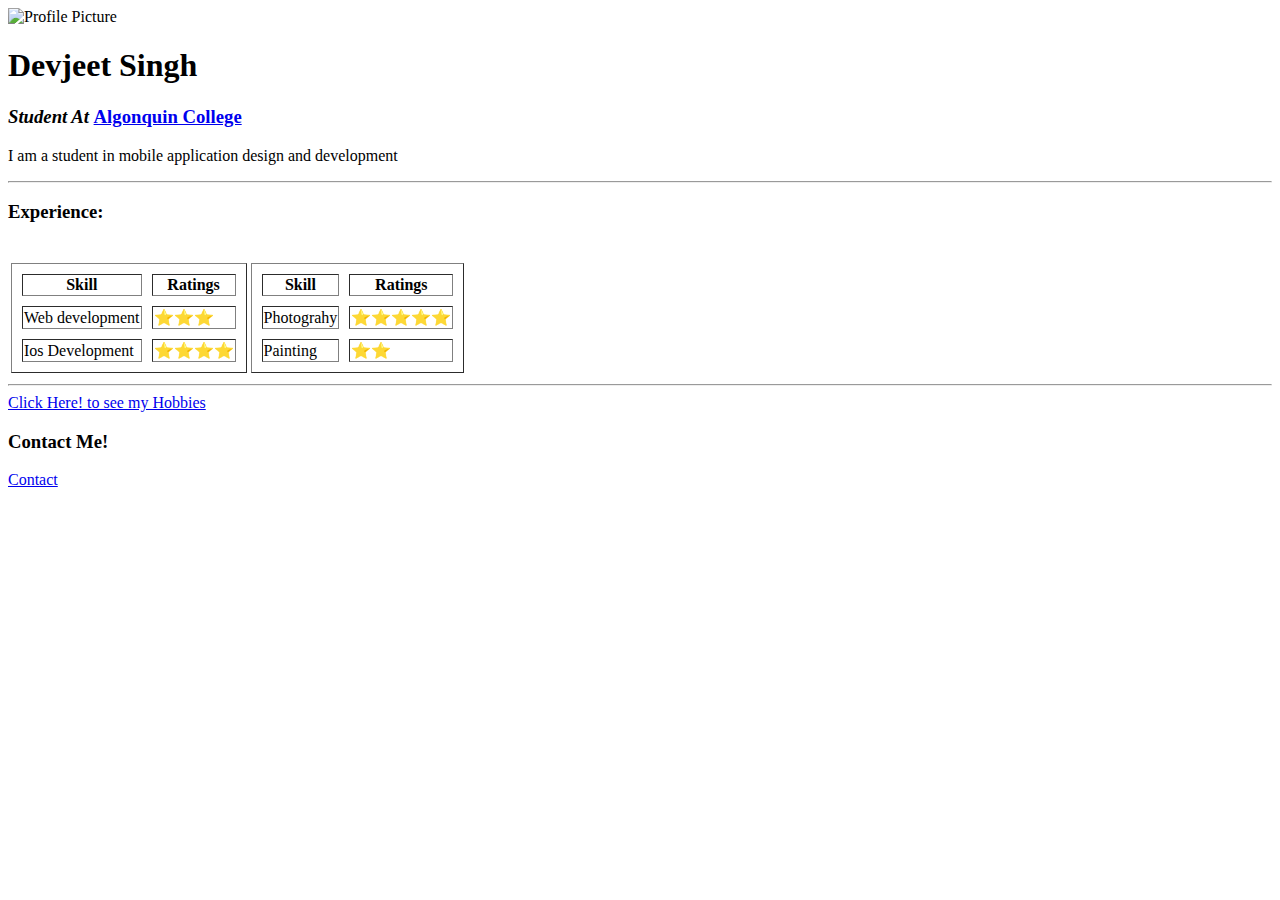
==== index.html @ e39036c1 "removed table 1" ====
<!DOCTYPE html>
<html lang="en">
<head>
    <meta charset="UTF-8">
    <meta http-equiv="X-UA-Compatible" content="IE=edge">
    <meta name="viewport" content="width=device-width, initial-scale=1.0">
    <title>Dev's Website</title>
</head>
</body>
<body>
    <img src="Images/profile.png" alt="Profile Picture" height="150" width="150" >
    <h1>Devjeet Singh</h1>
 
    <h3><em>Student At</em> <strong><a href="www.algonquin.com">Algonquin College </a></strong></h3>

    <p>I am a student in mobile application design and development</p>
    <hr>
    <h3>Experience:</h3>
       
   
<br>
    <table >
        <tr>
            <td>
                <table border="1px" cellspacing="10px">
                   
                   <tr> <th>Skill</th>
                    <th>Ratings</th>
                </tr>
                    <tr>
                   
                    <td>Web development</td>
                   
                    <td>⭐⭐⭐</td>
                </tr>
                <tr>
                    <td>Ios Development</td>
                    <td>⭐⭐⭐⭐</td>
                </tr>
               
            </table>
    </td>
            <td>
                <table border="1px" cellspacing="10px">
                    
                    <th>Skill</th>
                    <th>Ratings</th>
                    
                <tr>
                    <td>Photograhy</td>
                    <td>⭐⭐⭐⭐⭐</td>
                </tr>
                <tr>
                    <td>Painting</td>
                    <td>⭐⭐</td>
                </tr>
               
            </table>
    </td>
        </tr>

    </table>


    
    <hr>
    <a href="Hobbies.html">Click Here! to see my Hobbies</a>
    <h3>Contact Me!</h3>
    <a href="Contact.html">Contact</a>
  
</html>
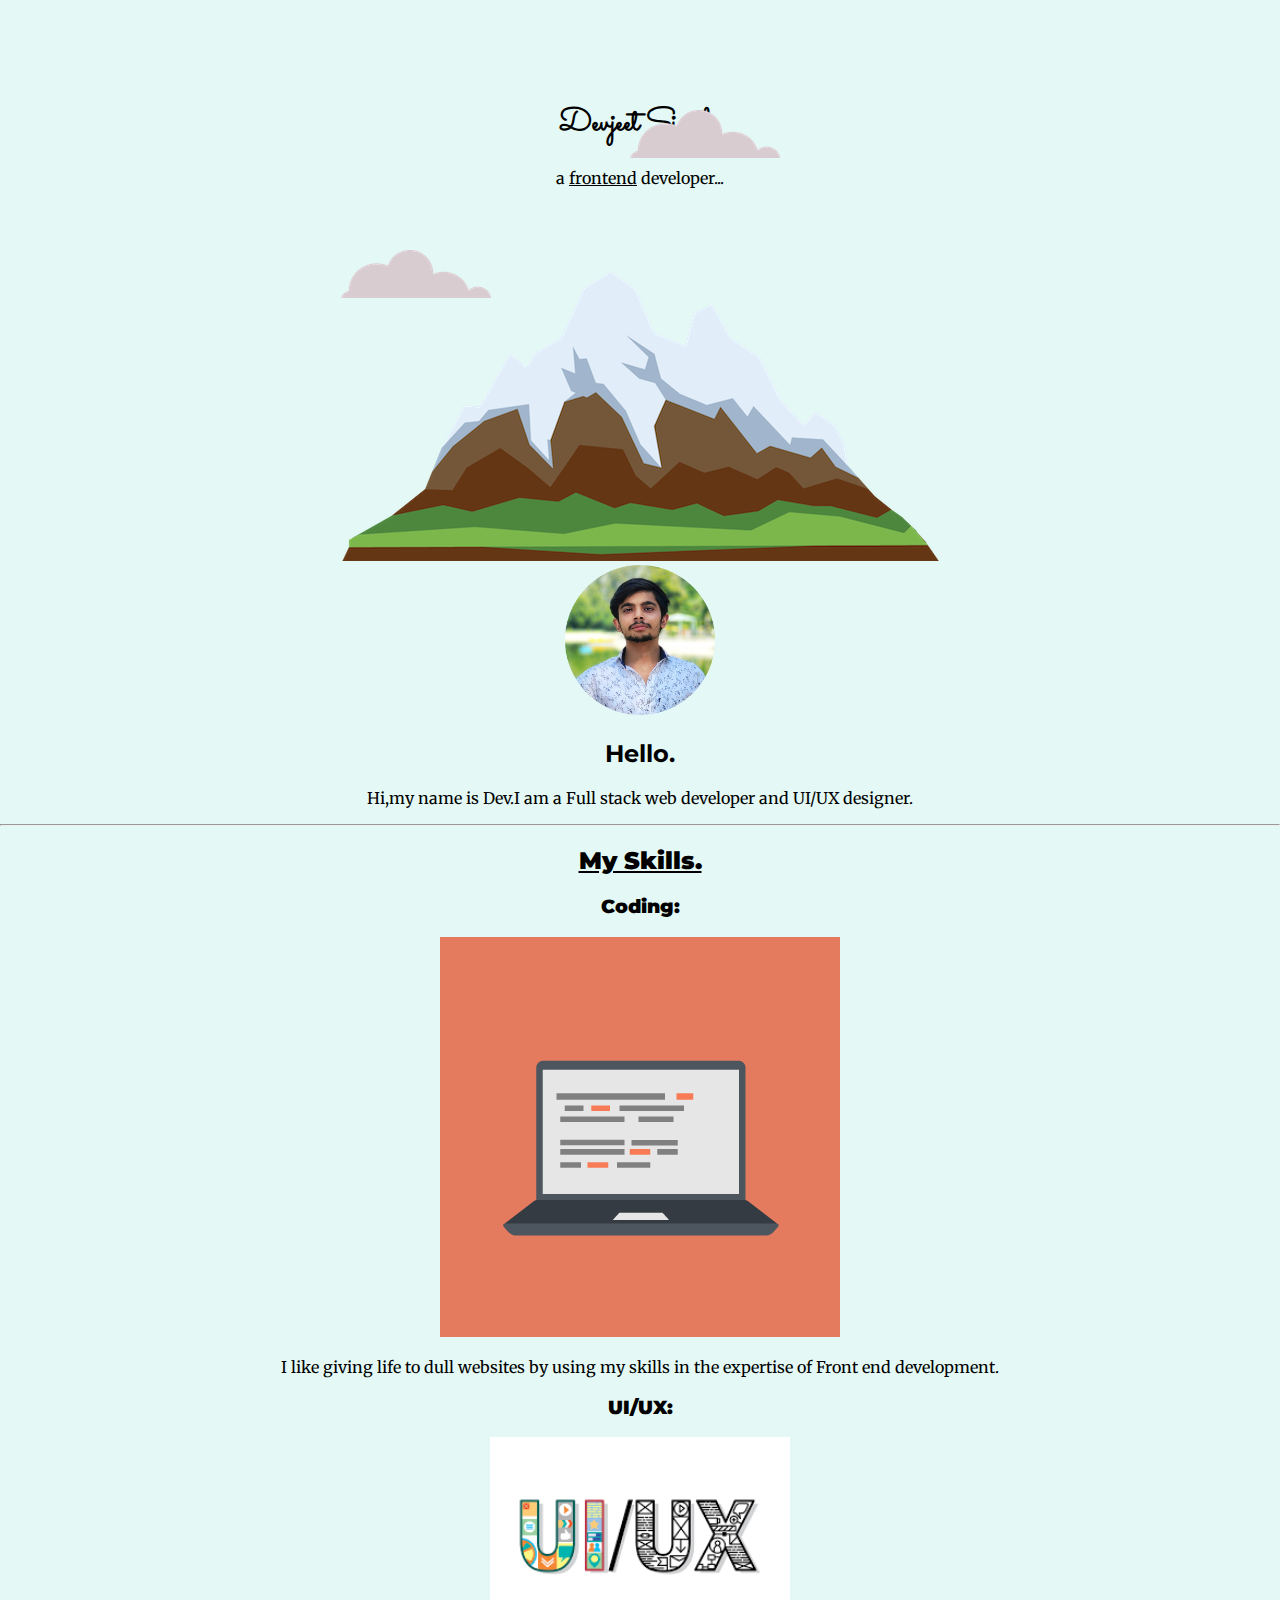
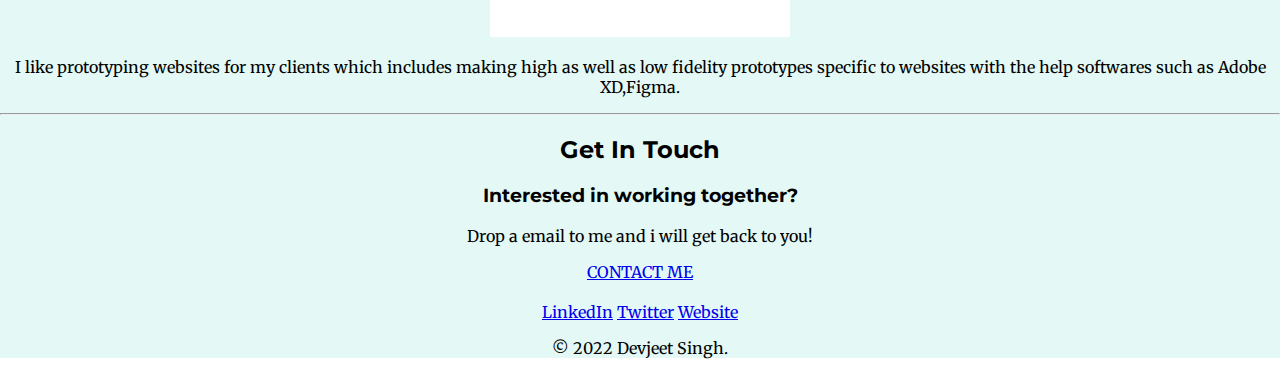
==== commit 3718b598: "inserted my intro in line 29" ====
--- a/index.html
+++ b/index.html
@@ -4,68 +4,63 @@
     <meta charset="UTF-8">
     <meta http-equiv="X-UA-Compatible" content="IE=edge">
     <meta name="viewport" content="width=device-width, initial-scale=1.0">
-    <title>Dev's Website</title>
+    <title>Devjeet Singh</title>
+    <link rel="stylesheet" href="stylesheet/Styles.css">
+    <link rel="icon"  href="Images/favicon.ico">
+    <link rel="preconnect" href="https://fonts.googleapis.com">
+<link rel="preconnect" href="https://fonts.gstatic.com" crossorigin>
+<link href="https://fonts.googleapis.com/css2?family=Merriweather&family=Montserrat&family=Sacramento&display=swap" rel="stylesheet">
 </head>
-</body>
 <body>
-    <img src="Images/profile.png" alt="Profile Picture" height="150" width="150" >
-    <h1>Devjeet Singh</h1>
- 
-    <h3><em>Student At</em> <strong><a href="www.algonquin.com">Algonquin College </a></strong></h3>
-
-    <p>I am a student in mobile application design and development</p>
-    <hr>
-    <h3>Experience:</h3>
-       
-   
-<br>
-    <table >
-        <tr>
-            <td>
-                <table border="1px" cellspacing="10px">
-                   
-                   <tr> <th>Skill</th>
-                    <th>Ratings</th>
-                </tr>
-                    <tr>
-                   
-                    <td>Web development</td>
-                   
-                    <td>⭐⭐⭐</td>
-                </tr>
-                <tr>
-                    <td>Ios Development</td>
-                    <td>⭐⭐⭐⭐</td>
-                </tr>
-               
-            </table>
-    </td>
-            <td>
-                <table border="1px" cellspacing="10px">
-                    
-                    <th>Skill</th>
-                    <th>Ratings</th>
-                    
-                <tr>
-                    <td>Photograhy</td>
-                    <td>⭐⭐⭐⭐⭐</td>
-                </tr>
-                <tr>
-                    <td>Painting</td>
-                    <td>⭐⭐</td>
-                </tr>
-               
-            </table>
-    </td>
-        </tr>
-
-    </table>
+<div class="top-container">
+    <img class="top-cloud"src="Images/cloud.png" alt="cloud">
+    
+     <h1>Devjeet Singh.</h1>
+    <p>a <span class="underline">frontend</span> developer...</p>
 
 
-    
-    <hr>
-    <a href="Hobbies.html">Click Here! to see my Hobbies</a>
-    <h3>Contact Me!</h3>
-    <a href="Contact.html">Contact</a>
-  
+    <img class="bottom-cloud" src="Images/cloud.png" alt="cloud">
+    <img class="mountain" src="Images/mountain.png" alt="Mountain">
+
+    <div class="middle-container">
+        <div>
+          <img height="150px" width="150px" src="Images/profile2-modified.png" alt="Profile Picture"> </div>
+          <h2>Hello.</h2>
+          <p>Hi,my name is Dev.I am a Full stack web developer and UI/UX designer.</p>
+        
+        <hr>
+        <div class="skills">
+          <h2><strong><u>My Skills.</u></strong></h2>
+          <div class="skill-row">
+              <h3><strong>Coding:</strong></h3>
+            <img src="Images/computer.png" alt="computer picture">
+            <p>I like giving life to dull websites by using my skills in the expertise of Front end development.</p>
+          </div>
+          <div class="skill-row">
+              <h3><strong>UI/UX:</strong></h3>
+            <img class="uiux" src="Images/uiux.png" alt="UI/UX">
+            <p>I like prototyping websites for my clients which includes making high as well as low fidelity prototypes specific to websites with the help softwares such as Adobe XD,Figma.
+            </p>
+          </div>
+        </div>
+        <hr>
+        <div class="contact-me">
+          <h2>Get In Touch</h2>
+          <h3>Interested in working together?</h3>
+          <p>Drop a email to me and i will get back to you!</p>
+          <a class="btn" href="mailto:devmehra425@email.com">CONTACT ME</a>
+        </div>
+      </div>
+      <br>
+      
+      
+      <div class="bottom-container">
+        <a class="footer-link" href="https://www.linkedin.com/">LinkedIn</a>
+        <a class="footer-link" href="https://twitter.com/">Twitter</a>
+        <a class="footer-link" href="https://www.appbrewery.co/">Website</a>
+        <p>© 2022 Devjeet Singh.</p>
+      </div>
+      
+</div>
+</body>
 </html>
--- a/stylesheet/Styles.css
+++ b/stylesheet/Styles.css
@@ -0,0 +1,59 @@
+body{
+  
+    font-family: 'Merriweather', serif;
+    margin: 0;
+    text-align: center;
+}
+
+
+h1{
+    font-family: 'Sacramento', cursive;
+  margin-top:0;
+     
+}
+h2{
+    font-family: 'Montserrat', sans-serif;
+}
+
+h3{
+    font-family: 'Montserrat', sans-serif;
+}
+
+  
+.top-container{
+    /* height: 600px; */
+    background-color:#e4f9f5;
+    padding-top:100px ;
+    position:relative;
+}
+.underline{
+    text-decoration: underline;
+}
+
+.bottom-cloud{
+    position: absolute;
+    top: 250px;   
+}
+
+.top-cloud{
+    position: absolute;
+    right:500px;
+    top:110px;
+ }
+
+.uiux{
+    height: 200px;
+    width:300px;
+}
+/* .mountain{
+    position: relative;
+    top:150px;
+
+} 
+
+.hero-text{
+
+
+    position: relative;
+    top: 150px; 
+}  */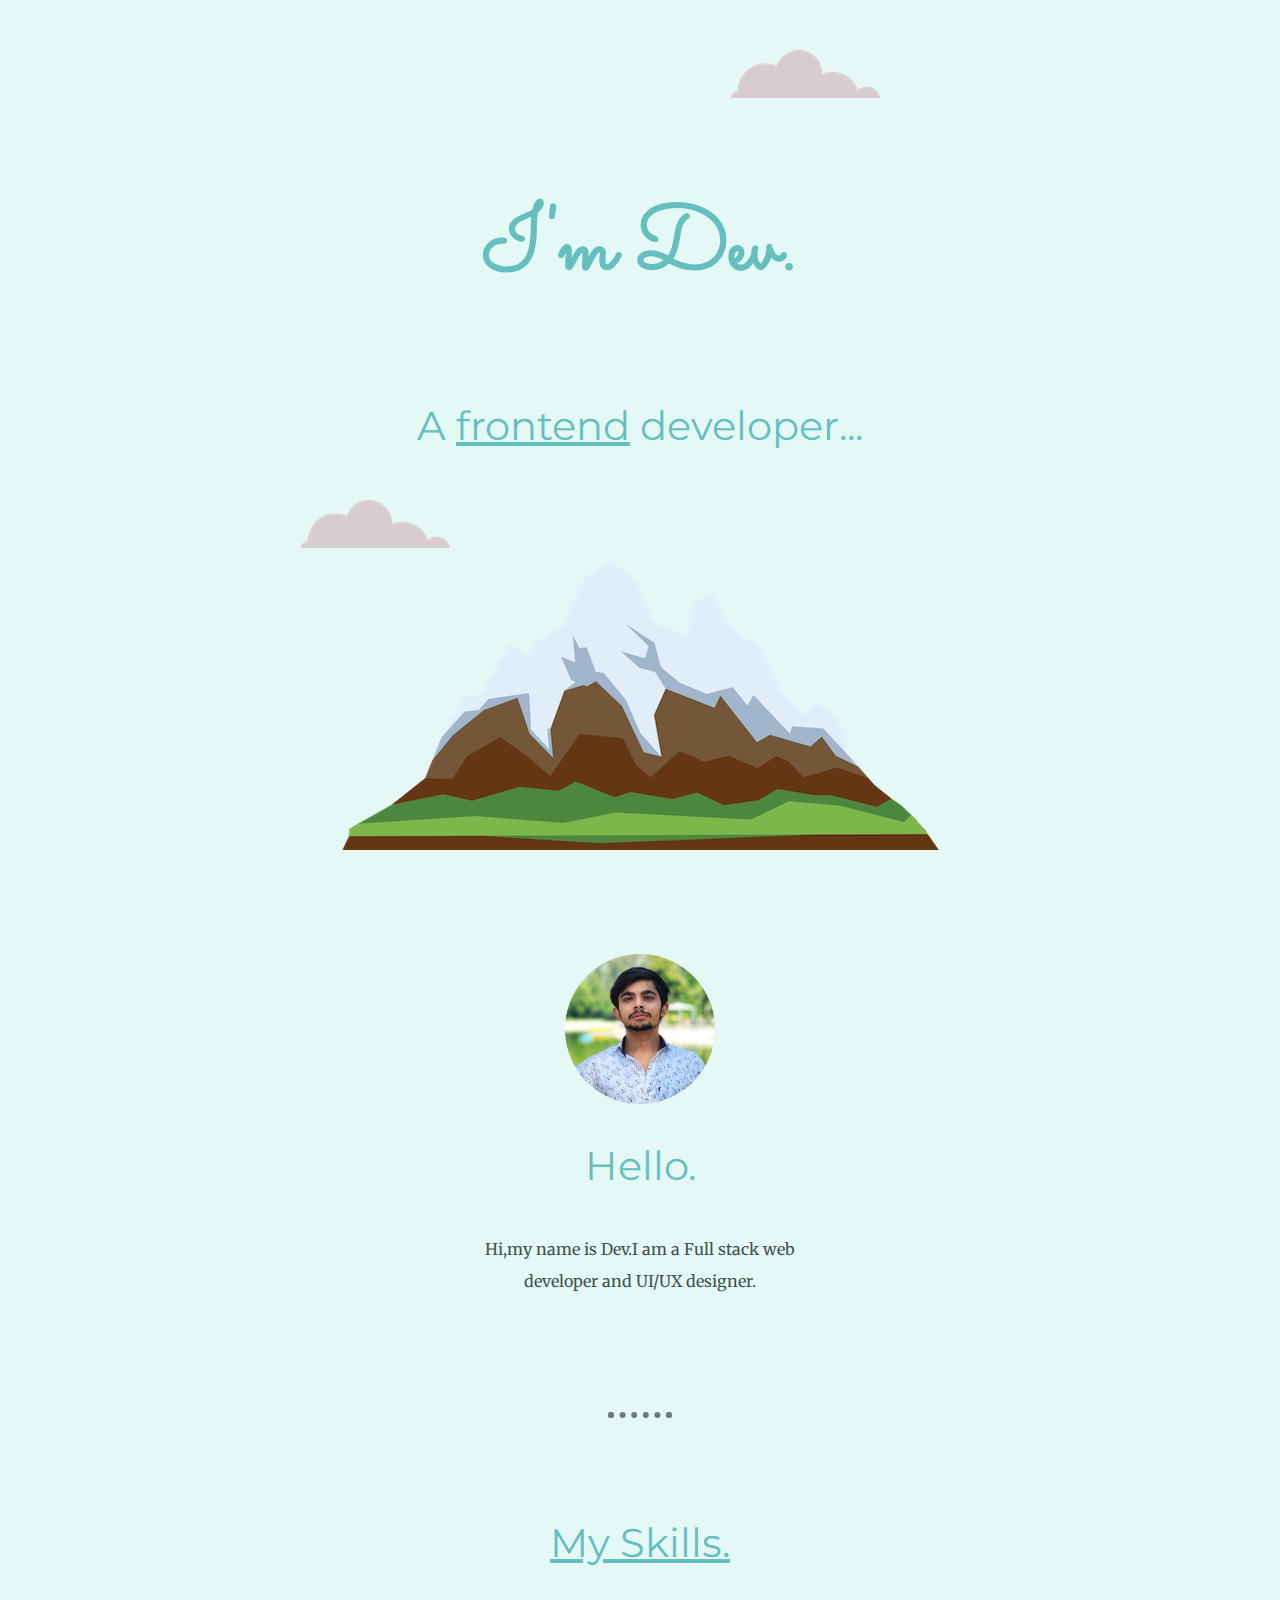
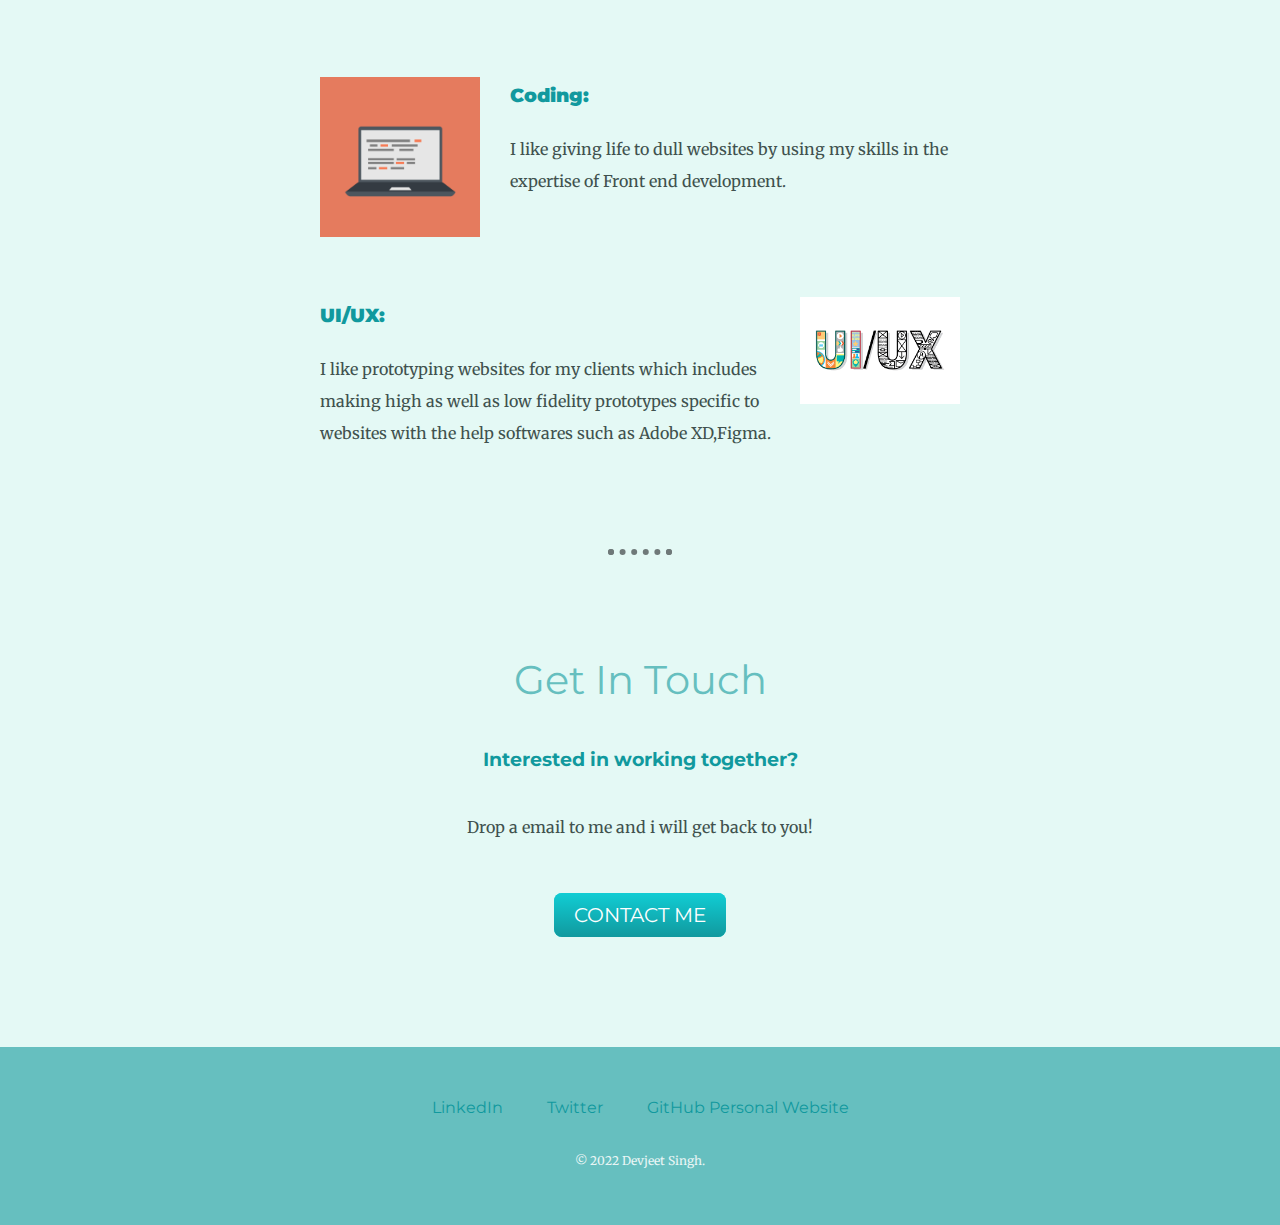
==== commit 03bcf79e: "Finalized CSS version of my website" ====
--- a/index.html
+++ b/index.html
@@ -15,8 +15,8 @@
 <div class="top-container">
     <img class="top-cloud"src="Images/cloud.png" alt="cloud">
     
-     <h1>Devjeet Singh.</h1>
-    <p>a <span class="underline">frontend</span> developer...</p>
+     <h1>I'm Dev.</h1>
+    <h2>A <span class="underline">frontend</span> developer...</h2>
 
 
     <img class="bottom-cloud" src="Images/cloud.png" alt="cloud">
@@ -26,28 +26,29 @@
         <div>
           <img height="150px" width="150px" src="Images/profile2-modified.png" alt="Profile Picture"> </div>
           <h2>Hello.</h2>
-          <p>Hi,my name is Dev.I am a Full stack web developer and UI/UX designer.</p>
+          <p class="intro">Hi,my name is Dev.I am a Full stack web developer and UI/UX designer.</p>
         
-        <hr>
+        <hr class="hr1">
         <div class="skills">
-          <h2><strong><u>My Skills.</u></strong></h2>
+          <h2><u>My Skills.</u></h2>
           <div class="skill-row">
-              <h3><strong>Coding:</strong></h3>
-            <img src="Images/computer.png" alt="computer picture">
-            <p>I like giving life to dull websites by using my skills in the expertise of Front end development.</p>
+             
+            <img class="computer"src="Images/computer.png" alt="computer picture">
+            <h3><strong>Coding:</strong></h3>
+            <p class="skill-description">I like giving life to dull websites by using my skills in the expertise of Front end development.</p>
           </div>
           <div class="skill-row">
-              <h3><strong>UI/UX:</strong></h3>
+             
             <img class="uiux" src="Images/uiux.png" alt="UI/UX">
-            <p>I like prototyping websites for my clients which includes making high as well as low fidelity prototypes specific to websites with the help softwares such as Adobe XD,Figma.
-            </p>
+            <h3><strong>UI/UX:</strong></h3>
+            <p class="skill2-description">I like prototyping websites for my clients which includes making high as well as low fidelity prototypes specific to websites with the help softwares such as Adobe XD,Figma.</p>
           </div>
         </div>
-        <hr>
+        <hr class="hr2">
         <div class="contact-me">
           <h2>Get In Touch</h2>
           <h3>Interested in working together?</h3>
-          <p>Drop a email to me and i will get back to you!</p>
+          <p class="email-interaction">Drop a email to me and i will get back to you!</p>
           <a class="btn" href="mailto:devmehra425@email.com">CONTACT ME</a>
         </div>
       </div>
@@ -55,12 +56,12 @@
       
       
       <div class="bottom-container">
-        <a class="footer-link" href="https://www.linkedin.com/">LinkedIn</a>
+        <a class="footer-link" href="www.linkedin.com/in/Devjeet">LinkedIn</a>
         <a class="footer-link" href="https://twitter.com/">Twitter</a>
-        <a class="footer-link" href="https://www.appbrewery.co/">Website</a>
-        <p>© 2022 Devjeet Singh.</p>
+        <a class="footer-link" href="https://devmehra422.github.io/CV/">GitHub Personal Website</a>
+        <p class="copyright">© 2022 Devjeet Singh.</p>
       </div>
       
 </div>
 </body>
-</html>
+</html>--- a/stylesheet/Styles.css
+++ b/stylesheet/Styles.css
@@ -1,5 +1,5 @@
 body{
-  
+   color:#40514E;
     font-family: 'Merriweather', serif;
     margin: 0;
     text-align: center;
@@ -7,53 +7,143 @@
 
 
 h1{
+    
+    font-size: 5.625em;
     font-family: 'Sacramento', cursive;
-  margin-top:0;
+    line-height: 2;
+     margin-top:50px 0 auto 0;
+    color: #66BFBF;
      
 }
+
 h2{
     font-family: 'Montserrat', sans-serif;
+    font-size: 40px;
+    font-weight: normal;
+    color: #66BFBF;
+    padding-bottom: 10px;
+
 }
 
 h3{
     font-family: 'Montserrat', sans-serif;
+   color: #11999E;
 }
 
-  
-.top-container{
-    /* height: 600px; */
-    background-color:#e4f9f5;
-    padding-top:100px ;
-    position:relative;
-}
 .underline{
     text-decoration: underline;
+}
+.top-cloud{
+    position: absolute;
+    right:400px;
+    top:50px;
 }
 
 .bottom-cloud{
     position: absolute;
-    top: 250px;   
+    top: 500px;
+    left: 300px;   
 }
 
-.top-cloud{
-    position: absolute;
-    right:500px;
-    top:110px;
+p{
+  line-height: 2;  
+}
+.intro{
+    width: 30%;
+    padding-bottom:15px;
+    margin:auto;
+}
+  
+.top-container{
+   
+    background-color:#E4F9F5;
+    padding-top:100px ;
+    position:relative;
+}
+
+.middle-container{
+    padding: 100px 0;
+}
+
+hr{
+    border-style: dotted;
+    border-top-style: none;
+    border-color: #6f7979;
+    border-width: 6px;
+    width:4%;
+    margin:100px auto;
+}
+ .skill-row{
+     width: 50%;
+     margin: 100px auto 100px auto ;
+     text-align: left;
+     line-height:2;  
+ }
+ .computer{
+     width: 25%;
+     float:left;
+     margin-right: 30px;
+
+  }
+
+ .uiux{
+    width:25%;
+    float:right;
+    margin-left:30px;
+   
  }
 
-.uiux{
-    height: 200px;
-    width:300px;
+
+.bottom-container{
+   padding:50px 0 20px;
+    
+    background-color: #66BFBF;
 }
-/* .mountain{
-    position: relative;
-    top:150px;
 
+    .email-interaction{
+    margin:40px auto 60px ;
 } 
 
-.hero-text{
 
+    .btn {
+        background: #11cdd4;
+        background-image: -webkit-linear-gradient(top, #11cdd4, #11999e);
+        background-image: -moz-linear-gradient(top, #11cdd4, #11999e);
+        background-image: -ms-linear-gradient(top, #11cdd4, #11999e);
+        background-image: -o-linear-gradient(top, #11cdd4, #11999e);
+        background-image: linear-gradient(to bottom, #11cdd4, #11999e);
+        -webkit-border-radius: 8;
+        -moz-border-radius: 8;
+        border-radius: 8px;
+        font-family: 'Montserrat', sans-serif;
+        color: #ffffff;
+        font-size: 20px;
+        padding: 10px 20px 10px 20px;
+        text-decoration: none;
+      }
+      
+      .btn:hover {
+        background:  #30e3cb;
+        background-image: -webkit-linear-gradient(top,  #30e3cb, #2bc4ad);
+        background-image: -moz-linear-gradient(top,  #30e3cb, #2bc4ad);
+        background-image: -ms-linear-gradient(top,  #30e3cb, #2bc4ad);
+        background-image: -o-linear-gradient(top,  #30e3cb, #2bc4ad);
+        background-image: linear-gradient(to bottom,  #30e3cb, #2bc4ad);
+        text-decoration: none;
+      }
+ .footer-link:hover{
+          color: #eaf6f6;
+      }
+.footer-link{
+color: #11999E;
+font-family: 'Montserrat', sans-serif;
+margin:10px 20px;
+text-decoration: none;
+ }
+ 
+ .copyright{
 
-    position: relative;
-    top: 150px; 
-}  */+    color: #EAF6F6;
+    font-size:0.75rem;
+    padding:20px 0;
+}  